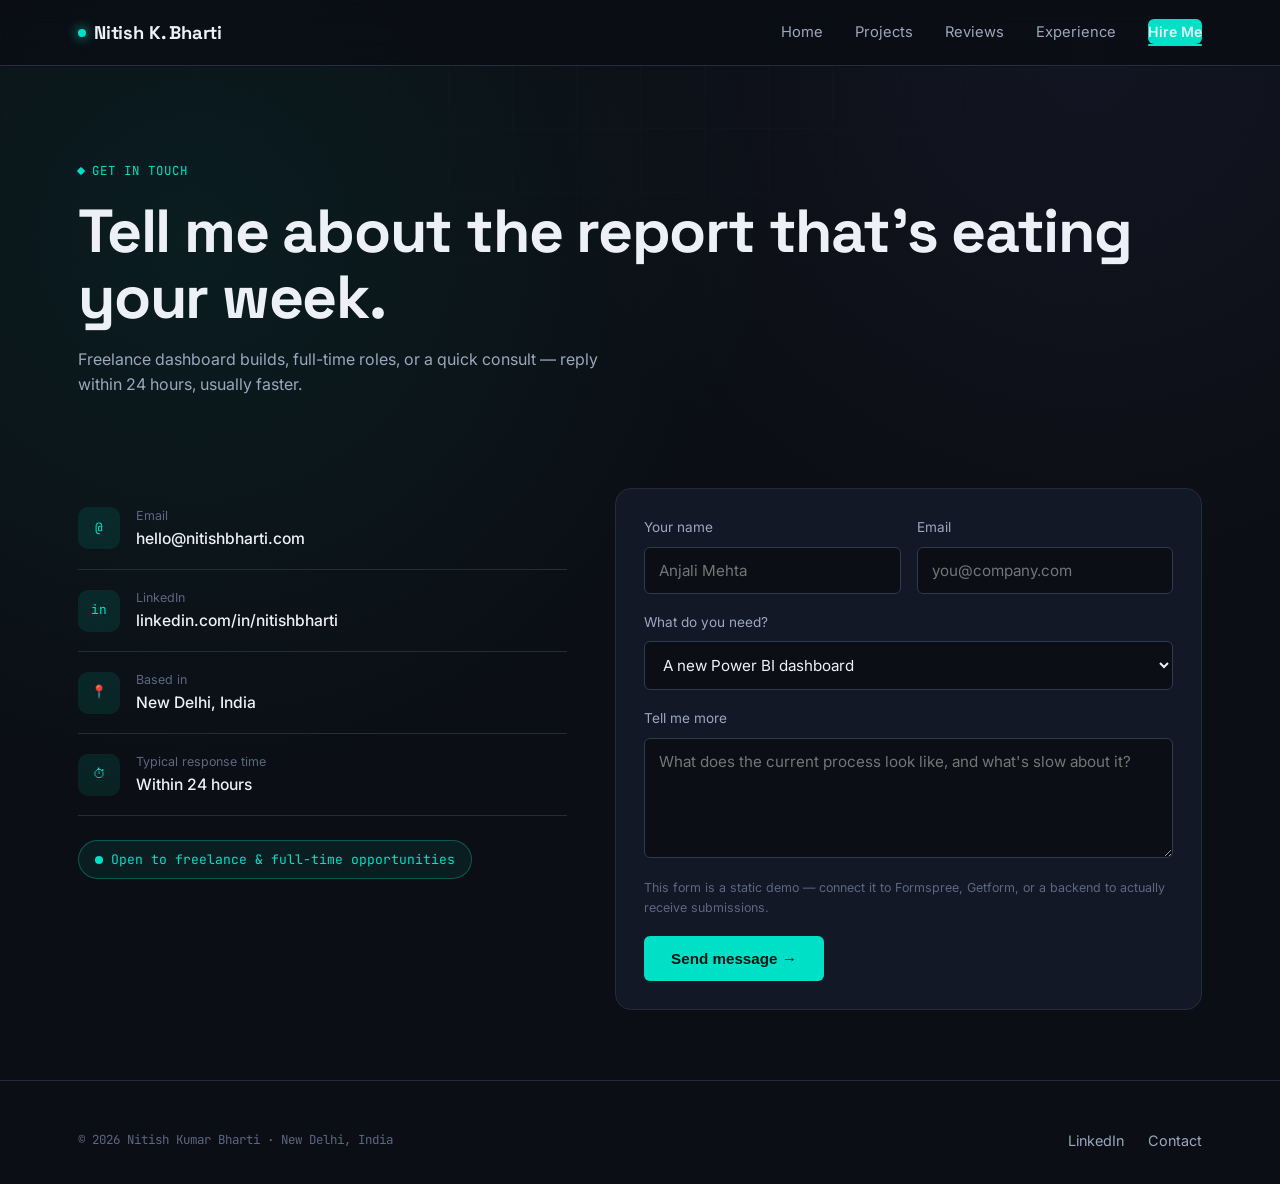
==== contact.html @ b1e65a2c "Add files via upload" ====
<!DOCTYPE html>
<html lang="en">
<head>
<meta charset="UTF-8">
<meta name="viewport" content="width=device-width, initial-scale=1.0">
<title>Contact — Nitish Kumar Bharti</title>
<link href="https://fonts.googleapis.com/css2?family=Space+Grotesk:wght@500;600;700&family=Inter:wght@400;500;600;700&family=JetBrains+Mono:wght@400;500&display=swap" rel="stylesheet">
<link rel="stylesheet" href="styles.css">
<style>
  .page-head { padding-top: 90px; padding-bottom: 20px; }

  .contact-grid {
    display: grid;
    grid-template-columns: 1fr 1.2fr;
    gap: 48px;
  }

  .contact-channel {
    display: flex;
    align-items: center;
    gap: 16px;
    padding: 18px 0;
    border-bottom: 1px solid var(--line);
  }
  .contact-channel:last-child { border-bottom: none; }
  .channel-icon {
    width: 42px; height: 42px;
    border-radius: 10px;
    background: rgba(0,224,199,0.1);
    color: var(--accent-teal);
    display: flex; align-items: center; justify-content: center;
    font-family: var(--font-mono);
    font-size: 0.8rem;
    flex-shrink: 0;
  }
  .channel-label { font-size: 0.78rem; color: var(--text-muted); }
  .channel-value { font-size: 0.98rem; color: var(--text-primary); font-weight: 500; }

  .availability-badge {
    display: inline-flex;
    align-items: center;
    gap: 8px;
    font-family: var(--font-mono);
    font-size: 0.82rem;
    color: var(--accent-teal);
    background: rgba(0,224,199,0.08);
    border: 1px solid rgba(0,224,199,0.3);
    padding: 8px 16px;
    border-radius: 20px;
    margin-top: 24px;
  }
  .availability-badge .pulse {
    width: 8px; height: 8px;
    border-radius: 50%;
    background: var(--accent-teal);
    animation: pulse 2s infinite;
  }
  @keyframes pulse {
    0%, 100% { opacity: 1; }
    50% { opacity: 0.4; }
  }

  form { display: flex; flex-direction: column; gap: 18px; }
  .field label {
    display: block;
    font-size: 0.85rem;
    color: var(--text-secondary);
    margin-bottom: 8px;
  }
  .field input,
  .field select,
  .field textarea {
    width: 100%;
    background: var(--bg-base);
    border: 1px solid var(--line-bright);
    border-radius: var(--radius-sm);
    padding: 13px 14px;
    color: var(--text-primary);
    font-family: var(--font-body);
    font-size: 0.95rem;
  }
  .field input:focus,
  .field select:focus,
  .field textarea:focus {
    outline: none;
    border-color: var(--accent-teal);
  }
  .field-row { display: grid; grid-template-columns: 1fr 1fr; gap: 16px; }
  textarea { resize: vertical; min-height: 120px; }

  .form-note { font-size: 0.78rem; color: var(--text-muted); margin-top: -6px; }

  @media (max-width: 860px) {
    .contact-grid { grid-template-columns: 1fr; }
    .field-row { grid-template-columns: 1fr; }
  }
</style>
</head>
<body>

<div class="grid-texture"></div>

<nav class="nav">
  <div class="nav-inner">
    <a href="index.html" class="nav-logo"><span class="dot"></span>Nitish K. Bharti</a>
    <ul class="nav-links">
      <li><a href="index.html">Home</a></li>
      <li><a href="projects.html">Projects</a></li>
      <li><a href="testimonials.html">Reviews</a></li>
      <li><a href="experience.html">Experience</a></li>
      <li><a href="contact.html" class="nav-cta active">Hire Me</a></li>
    </ul>
    <button class="nav-toggle" aria-label="Toggle menu"><span></span><span></span><span></span></button>
  </div>
</nav>

<header class="page-head">
  <div class="wrap">
    <span class="eyebrow">Get In Touch</span>
    <h1 class="reveal">Tell me about the report that's eating your week.</h1>
    <p style="max-width:520px; margin-top:16px" class="reveal">Freelance dashboard builds, full-time roles, or a quick consult — reply within 24 hours, usually faster.</p>
  </div>
</header>

<section class="section-tight">
  <div class="wrap contact-grid">

    <div class="reveal">
      <div class="contact-channel">
        <div class="channel-icon">@</div>
        <div><div class="channel-label">Email</div><div class="channel-value">hello@nitishbharti.com</div></div>
      </div>
      <div class="contact-channel">
        <div class="channel-icon">in</div>
        <div><div class="channel-label">LinkedIn</div><div class="channel-value">linkedin.com/in/nitishbharti</div></div>
      </div>
      <div class="contact-channel">
        <div class="channel-icon">📍</div>
        <div><div class="channel-label">Based in</div><div class="channel-value">New Delhi, India</div></div>
      </div>
      <div class="contact-channel">
        <div class="channel-icon">⏱</div>
        <div><div class="channel-label">Typical response time</div><div class="channel-value">Within 24 hours</div></div>
      </div>

      <div class="availability-badge"><span class="pulse"></span>Open to freelance &amp; full-time opportunities</div>
    </div>

    <div class="panel reveal" style="animation-delay:0.1s">
      <form onsubmit="event.preventDefault(); alert('Thanks! This is a demo form — connect it to a backend or service like Formspree to receive messages.');">
        <div class="field-row">
          <div class="field">
            <label for="name">Your name</label>
            <input type="text" id="name" placeholder="Anjali Mehta" required>
          </div>
          <div class="field">
            <label for="email">Email</label>
            <input type="email" id="email" placeholder="you@company.com" required>
          </div>
        </div>
        <div class="field">
          <label for="type">What do you need?</label>
          <select id="type">
            <option>A new Power BI dashboard</option>
            <option>SQL / data pipeline automation</option>
            <option>Full-time MIS Manager role</option>
            <option>Something else</option>
          </select>
        </div>
        <div class="field">
          <label for="message">Tell me more</label>
          <textarea id="message" placeholder="What does the current process look like, and what's slow about it?"></textarea>
        </div>
        <p class="form-note">This form is a static demo — connect it to Formspree, Getform, or a backend to actually receive submissions.</p>
        <button type="submit" class="btn btn-primary" style="align-self:flex-start">Send message →</button>
      </form>
    </div>

  </div>
</section>

<footer>
  <div class="wrap footer-inner">
    <div class="footer-meta">© 2026 Nitish Kumar Bharti · New Delhi, India</div>
    <ul class="footer-links">
      <li><a href="https://linkedin.com" target="_blank" rel="noopener">LinkedIn</a></li>
      <li><a href="contact.html">Contact</a></li>
    </ul>
  </div>
</footer>

<script src="script.js"></script>
<noscript><style>.reveal{opacity:1!important;}</style></noscript>
</body>
</html>
---- styles.css ----
/* ============================================
   NITISH KUMAR BHARTI — PORTFOLIO DESIGN SYSTEM
   Theme: "The Data Storyteller"
   ============================================ */

:root {
  /* Color tokens */
  --bg-base: #0B0E14;
  --bg-panel: #131826;
  --bg-panel-raised: #1A2132;
  --line: #232B3D;
  --line-bright: #2E3A52;
  --text-primary: #EDF1F7;
  --text-secondary: #9AA7BD;
  --text-muted: #5C6781;
  --accent-teal: #00E0C7;
  --accent-teal-dim: #00897A;
  --accent-amber: #FFB454;
  --accent-coral: #FF6B6B;
  --accent-violet: #8B7FFF;

  /* Type */
  --font-display: 'Space Grotesk', 'Arial Narrow', sans-serif;
  --font-body: 'Inter', -apple-system, sans-serif;
  --font-mono: 'JetBrains Mono', 'Courier New', monospace;

  /* Layout */
  --max-width: 1180px;
  --radius-sm: 6px;
  --radius-md: 10px;
  --radius-lg: 16px;
}

* { margin: 0; padding: 0; box-sizing: border-box; }

html { scroll-behavior: smooth; }

body {
  background: var(--bg-base);
  color: var(--text-primary);
  font-family: var(--font-body);
  line-height: 1.6;
  overflow-x: hidden;
  background-image:
    radial-gradient(circle at 15% 20%, rgba(0, 224, 199, 0.07), transparent 40%),
    radial-gradient(circle at 85% 5%, rgba(139, 127, 255, 0.06), transparent 35%);
}

img { max-width: 100%; display: block; }
a { color: inherit; text-decoration: none; }
ul { list-style: none; }

.wrap {
  max-width: var(--max-width);
  margin: 0 auto;
  padding: 0 28px;
}

/* ---------- Grid / dot texture background ---------- */
.grid-texture {
  position: fixed;
  inset: 0;
  background-image:
    linear-gradient(var(--line) 1px, transparent 1px),
    linear-gradient(90deg, var(--line) 1px, transparent 1px);
  background-size: 64px 64px;
  opacity: 0.18;
  z-index: 0;
  pointer-events: none;
  mask-image: radial-gradient(ellipse 80% 60% at 50% 0%, black 0%, transparent 75%);
}

/* ---------- Nav ---------- */
.nav {
  position: sticky;
  top: 0;
  z-index: 100;
  background: rgba(11, 14, 20, 0.85);
  backdrop-filter: blur(12px);
  border-bottom: 1px solid var(--line);
}

.nav-inner {
  display: flex;
  align-items: center;
  justify-content: space-between;
  padding: 18px 28px;
  max-width: var(--max-width);
  margin: 0 auto;
}

.nav-logo {
  font-family: var(--font-display);
  font-weight: 700;
  font-size: 1.15rem;
  letter-spacing: -0.01em;
  display: flex;
  align-items: center;
  gap: 8px;
}

.nav-logo .dot {
  width: 8px;
  height: 8px;
  border-radius: 50%;
  background: var(--accent-teal);
  box-shadow: 0 0 12px var(--accent-teal);
}

.nav-links {
  display: flex;
  gap: 32px;
  font-size: 0.92rem;
  color: var(--text-secondary);
}

.nav-links a {
  position: relative;
  padding: 4px 0;
  transition: color 0.2s ease;
}

.nav-links a:hover,
.nav-links a.active {
  color: var(--text-primary);
}

.nav-links a.active::after {
  content: '';
  position: absolute;
  bottom: -2px;
  left: 0;
  width: 100%;
  height: 2px;
  background: var(--accent-teal);
  border-radius: 2px;
}

.nav-cta {
  background: var(--accent-teal);
  color: #021513;
  padding: 9px 20px;
  border-radius: var(--radius-sm);
  font-weight: 600;
  font-size: 0.88rem;
  transition: transform 0.2s ease, box-shadow 0.2s ease;
}

.nav-cta:hover {
  transform: translateY(-1px);
  box-shadow: 0 6px 20px rgba(0, 224, 199, 0.25);
}

.nav-toggle {
  display: none;
  flex-direction: column;
  gap: 5px;
  cursor: pointer;
  background: none;
  border: none;
}
.nav-toggle span {
  width: 22px;
  height: 2px;
  background: var(--text-primary);
}

/* ---------- Section scaffolding ---------- */
section {
  position: relative;
  z-index: 1;
  padding: 100px 0;
}

.section-tight { padding: 70px 0; }

.eyebrow {
  display: inline-flex;
  align-items: center;
  gap: 8px;
  font-family: var(--font-mono);
  font-size: 0.78rem;
  letter-spacing: 0.08em;
  text-transform: uppercase;
  color: var(--accent-teal);
  margin-bottom: 18px;
}

.eyebrow::before {
  content: '';
  width: 6px;
  height: 6px;
  background: var(--accent-teal);
  border-radius: 1px;
  transform: rotate(45deg);
}

h1, h2, h3, h4 {
  font-family: var(--font-display);
  font-weight: 600;
  letter-spacing: -0.02em;
  color: var(--text-primary);
}

h1 { font-size: clamp(2.4rem, 5vw, 3.8rem); line-height: 1.08; font-weight: 700; }
h2 { font-size: clamp(1.8rem, 3.4vw, 2.6rem); line-height: 1.15; margin-bottom: 16px; }
h3 { font-size: 1.3rem; margin-bottom: 8px; }

.section-head {
  max-width: 640px;
  margin-bottom: 56px;
}

.section-head p {
  color: var(--text-secondary);
  font-size: 1.05rem;
}

p { color: var(--text-secondary); }

.text-mono { font-family: var(--font-mono); }

/* ---------- Buttons ---------- */
.btn {
  display: inline-flex;
  align-items: center;
  gap: 8px;
  padding: 13px 26px;
  border-radius: var(--radius-sm);
  font-weight: 600;
  font-size: 0.95rem;
  cursor: pointer;
  border: 1px solid transparent;
  transition: all 0.2s ease;
}

.btn-primary {
  background: var(--accent-teal);
  color: #021513;
}
.btn-primary:hover {
  transform: translateY(-2px);
  box-shadow: 0 10px 30px rgba(0, 224, 199, 0.3);
}

.btn-ghost {
  border-color: var(--line-bright);
  color: var(--text-primary);
}
.btn-ghost:hover {
  border-color: var(--accent-teal);
  color: var(--accent-teal);
}

/* ---------- Cards / Panels ---------- */
.panel {
  background: var(--bg-panel);
  border: 1px solid var(--line);
  border-radius: var(--radius-lg);
  padding: 28px;
}

.panel-raised {
  background: var(--bg-panel-raised);
}

/* ---------- Tags / badges ---------- */
.tag {
  display: inline-flex;
  align-items: center;
  font-family: var(--font-mono);
  font-size: 0.74rem;
  padding: 4px 10px;
  border-radius: 20px;
  border: 1px solid var(--line-bright);
  color: var(--text-secondary);
}

.tag-teal { border-color: rgba(0,224,199,0.4); color: var(--accent-teal); background: rgba(0,224,199,0.06); }
.tag-amber { border-color: rgba(255,180,84,0.4); color: var(--accent-amber); background: rgba(255,180,84,0.06); }
.tag-violet { border-color: rgba(139,127,255,0.4); color: var(--accent-violet); background: rgba(139,127,255,0.06); }
.tag-coral { border-color: rgba(255,107,107,0.4); color: var(--accent-coral); background: rgba(255,107,107,0.06); }

/* ---------- Footer ---------- */
footer {
  border-top: 1px solid var(--line);
  padding: 48px 0 32px;
  position: relative;
  z-index: 1;
}

.footer-inner {
  display: flex;
  justify-content: space-between;
  align-items: center;
  flex-wrap: wrap;
  gap: 16px;
}

.footer-links {
  display: flex;
  gap: 24px;
  font-size: 0.9rem;
  color: var(--text-secondary);
}

.footer-links a:hover { color: var(--accent-teal); }

.footer-meta {
  font-family: var(--font-mono);
  font-size: 0.78rem;
  color: var(--text-muted);
}

/* ---------- Animations ---------- */
@keyframes fadeUp {
  from { opacity: 0; transform: translateY(16px); }
  to { opacity: 1; transform: translateY(0); }
}

.reveal {
  opacity: 0;
}

.reveal.reveal-in {
  animation: fadeUp 0.7s ease forwards;
}

@media (prefers-reduced-motion: reduce) {
  .reveal { opacity: 1; animation: none; }
  html { scroll-behavior: auto; }
}

/* ---------- Focus states ---------- */
a:focus-visible,
button:focus-visible {
  outline: 2px solid var(--accent-teal);
  outline-offset: 3px;
  border-radius: 4px;
}

/* ---------- Responsive ---------- */
@media (max-width: 860px) {
  .nav-links { display: none; }
  .nav-toggle { display: flex; }
  section { padding: 64px 0; }
}
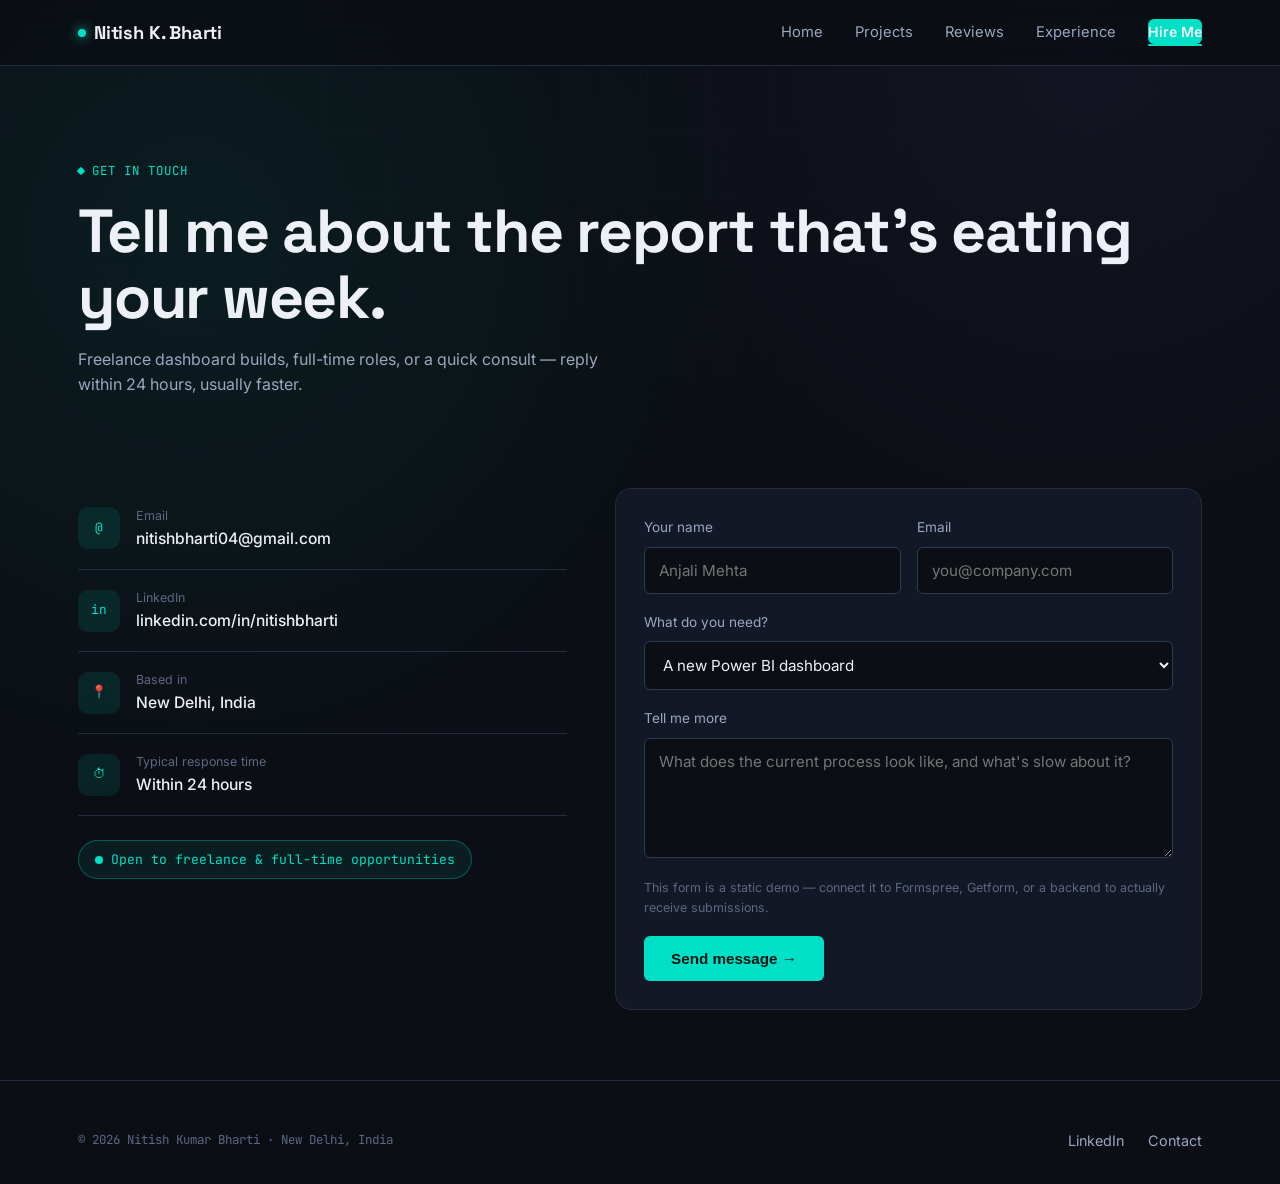
==== commit 03d5d7c0: "Update contact.html" ====
--- a/contact.html
+++ b/contact.html
@@ -128,7 +128,7 @@
     <div class="reveal">
       <div class="contact-channel">
         <div class="channel-icon">@</div>
-        <div><div class="channel-label">Email</div><div class="channel-value">hello@nitishbharti.com</div></div>
+        <div><div class="channel-label">Email</div><div class="channel-value">nitishbharti04@gmail.com</div></div>
       </div>
       <div class="contact-channel">
         <div class="channel-icon">in</div>
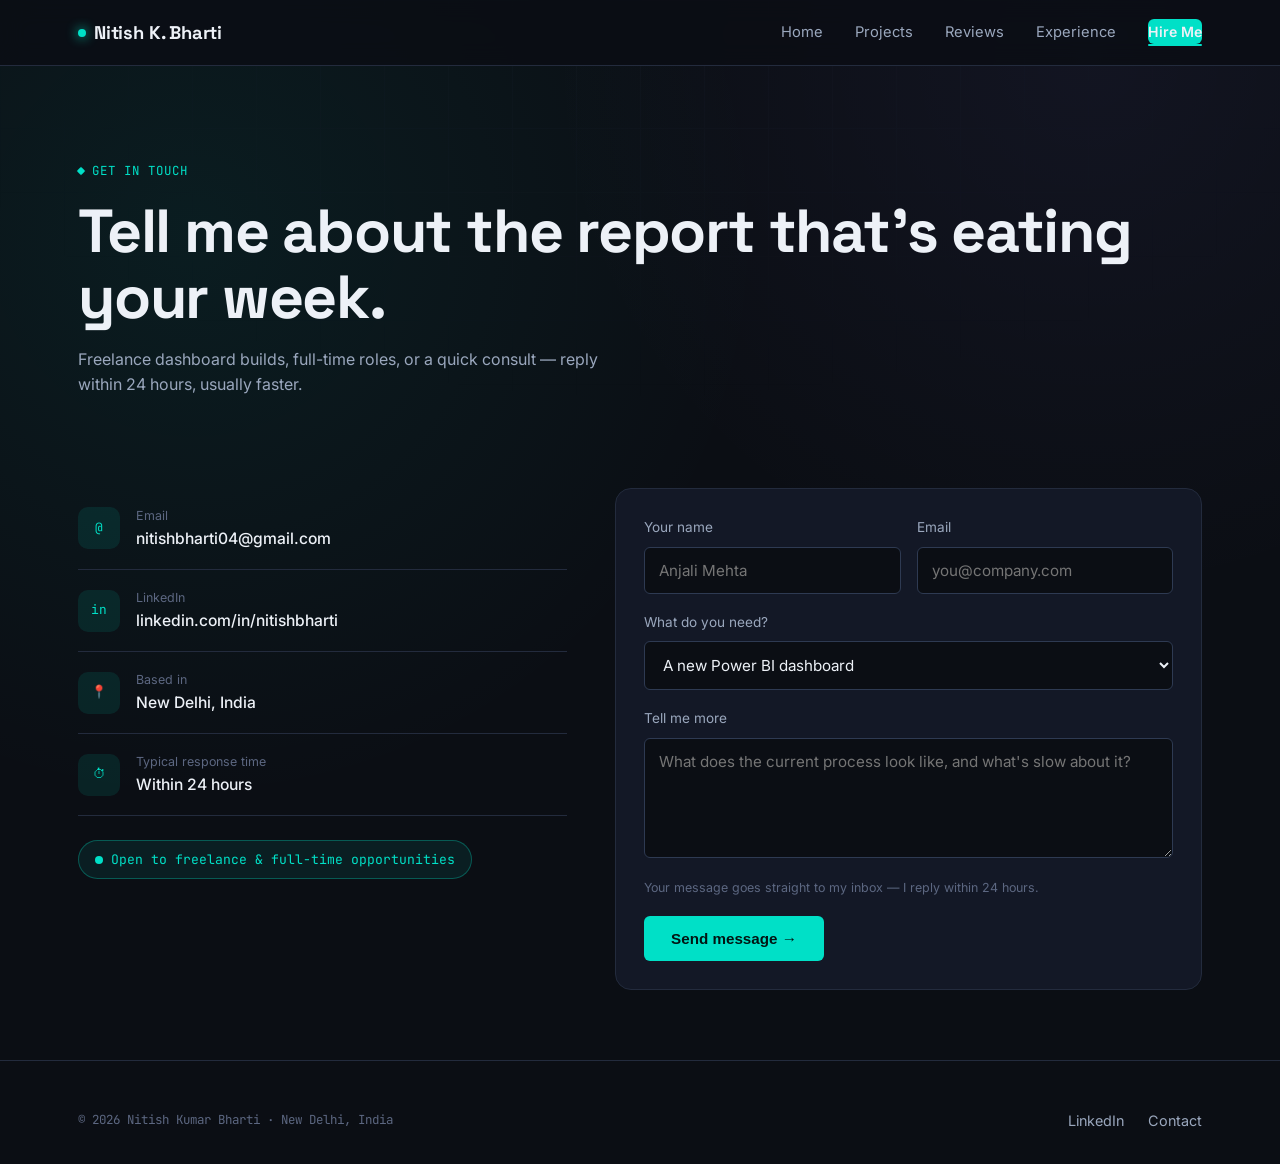
==== commit cf132ecb: "Enhance contact form with backend integration Updated contact form to connect to a Google Apps Scrip" ====
--- a/contact.html
+++ b/contact.html
@@ -147,7 +147,7 @@
     </div>
 
     <div class="panel reveal" style="animation-delay:0.1s">
-      <form onsubmit="event.preventDefault(); alert('Thanks! This is a demo form — connect it to a backend or service like Formspree to receive messages.');">
+      <form id="contactForm">
         <div class="field-row">
           <div class="field">
             <label for="name">Your name</label>
@@ -171,8 +171,8 @@
           <label for="message">Tell me more</label>
           <textarea id="message" placeholder="What does the current process look like, and what's slow about it?"></textarea>
         </div>
-        <p class="form-note">This form is a static demo — connect it to Formspree, Getform, or a backend to actually receive submissions.</p>
-        <button type="submit" class="btn btn-primary" style="align-self:flex-start">Send message →</button>
+        <p class="form-note" id="formNote">Your message goes straight to my inbox — I reply within 24 hours.</p>
+        <button type="submit" class="btn btn-primary" id="submitBtn" style="align-self:flex-start">Send message →</button>
       </form>
     </div>
 
@@ -191,5 +191,42 @@
 
 <script src="script.js"></script>
 <noscript><style>.reveal{opacity:1!important;}</style></noscript>
+<script>
+  const SCRIPT_URL = "https://script.google.com/macros/s/AKfycbxHd2ZlgEEhWUnVzhDvUi3DkkMFg1SAT8lBhS2HKY6gMyB6bNRDxHSjnQ0RN8e4GZzd1Q/exec";
+
+  document.getElementById('contactForm').addEventListener('submit', function (e) {
+    e.preventDefault();
+
+    const btn = document.getElementById('submitBtn');
+    const note = document.getElementById('formNote');
+    const payload = {
+      name: document.getElementById('name').value,
+      email: document.getElementById('email').value,
+      type: document.getElementById('type').value,
+      message: document.getElementById('message').value
+    };
+
+    btn.textContent = 'Sending...';
+    btn.disabled = true;
+
+    fetch(SCRIPT_URL, {
+      method: 'POST',
+      headers: { 'Content-Type': 'text/plain;charset=utf-8' },
+      body: JSON.stringify(payload)
+    })
+      .then(() => {
+        note.textContent = "Thanks! Your message has been sent — I'll reply within 24 hours.";
+        note.style.color = 'var(--accent-teal)';
+        btn.textContent = 'Sent ✓';
+        document.getElementById('contactForm').reset();
+      })
+      .catch(() => {
+        note.textContent = "Something went wrong sending that. Please try again or email me directly.";
+        note.style.color = 'var(--accent-coral)';
+        btn.textContent = 'Send message →';
+        btn.disabled = false;
+      });
+  });
+</script>
 </body>
 </html>
